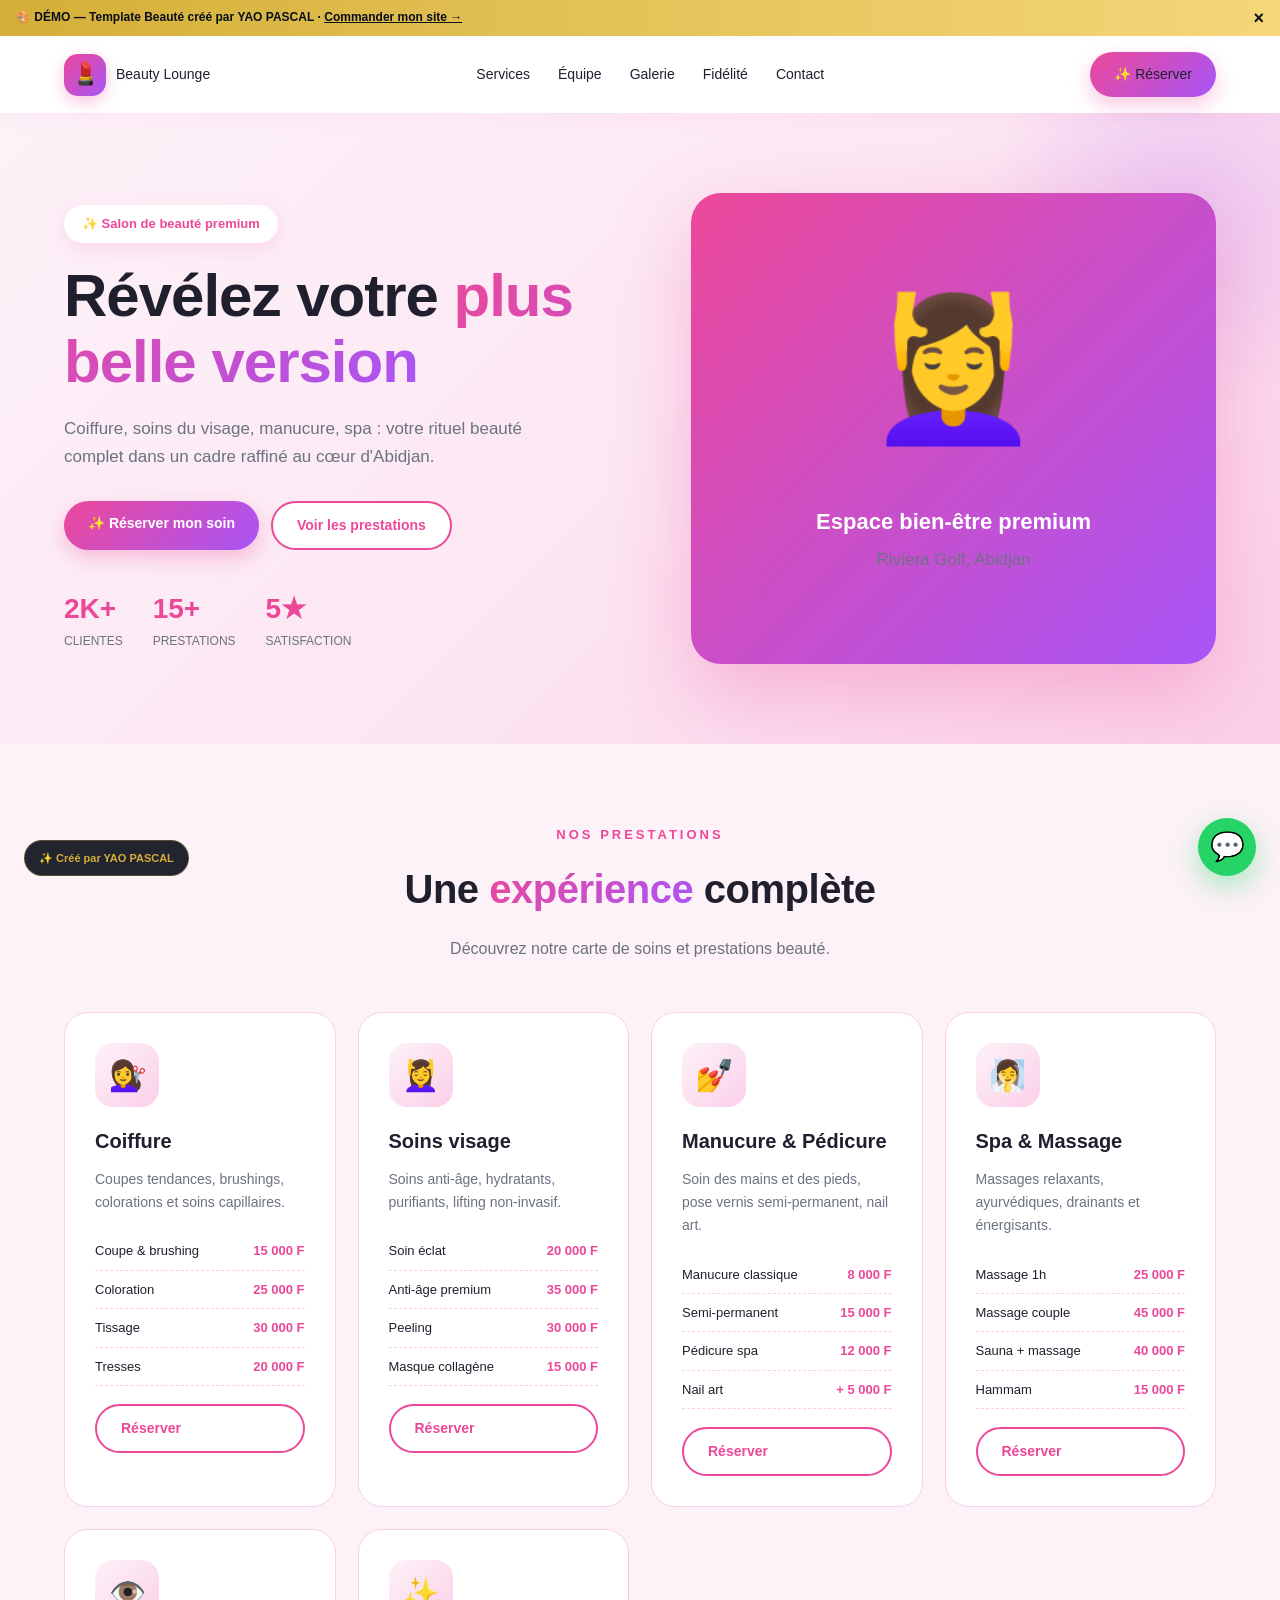
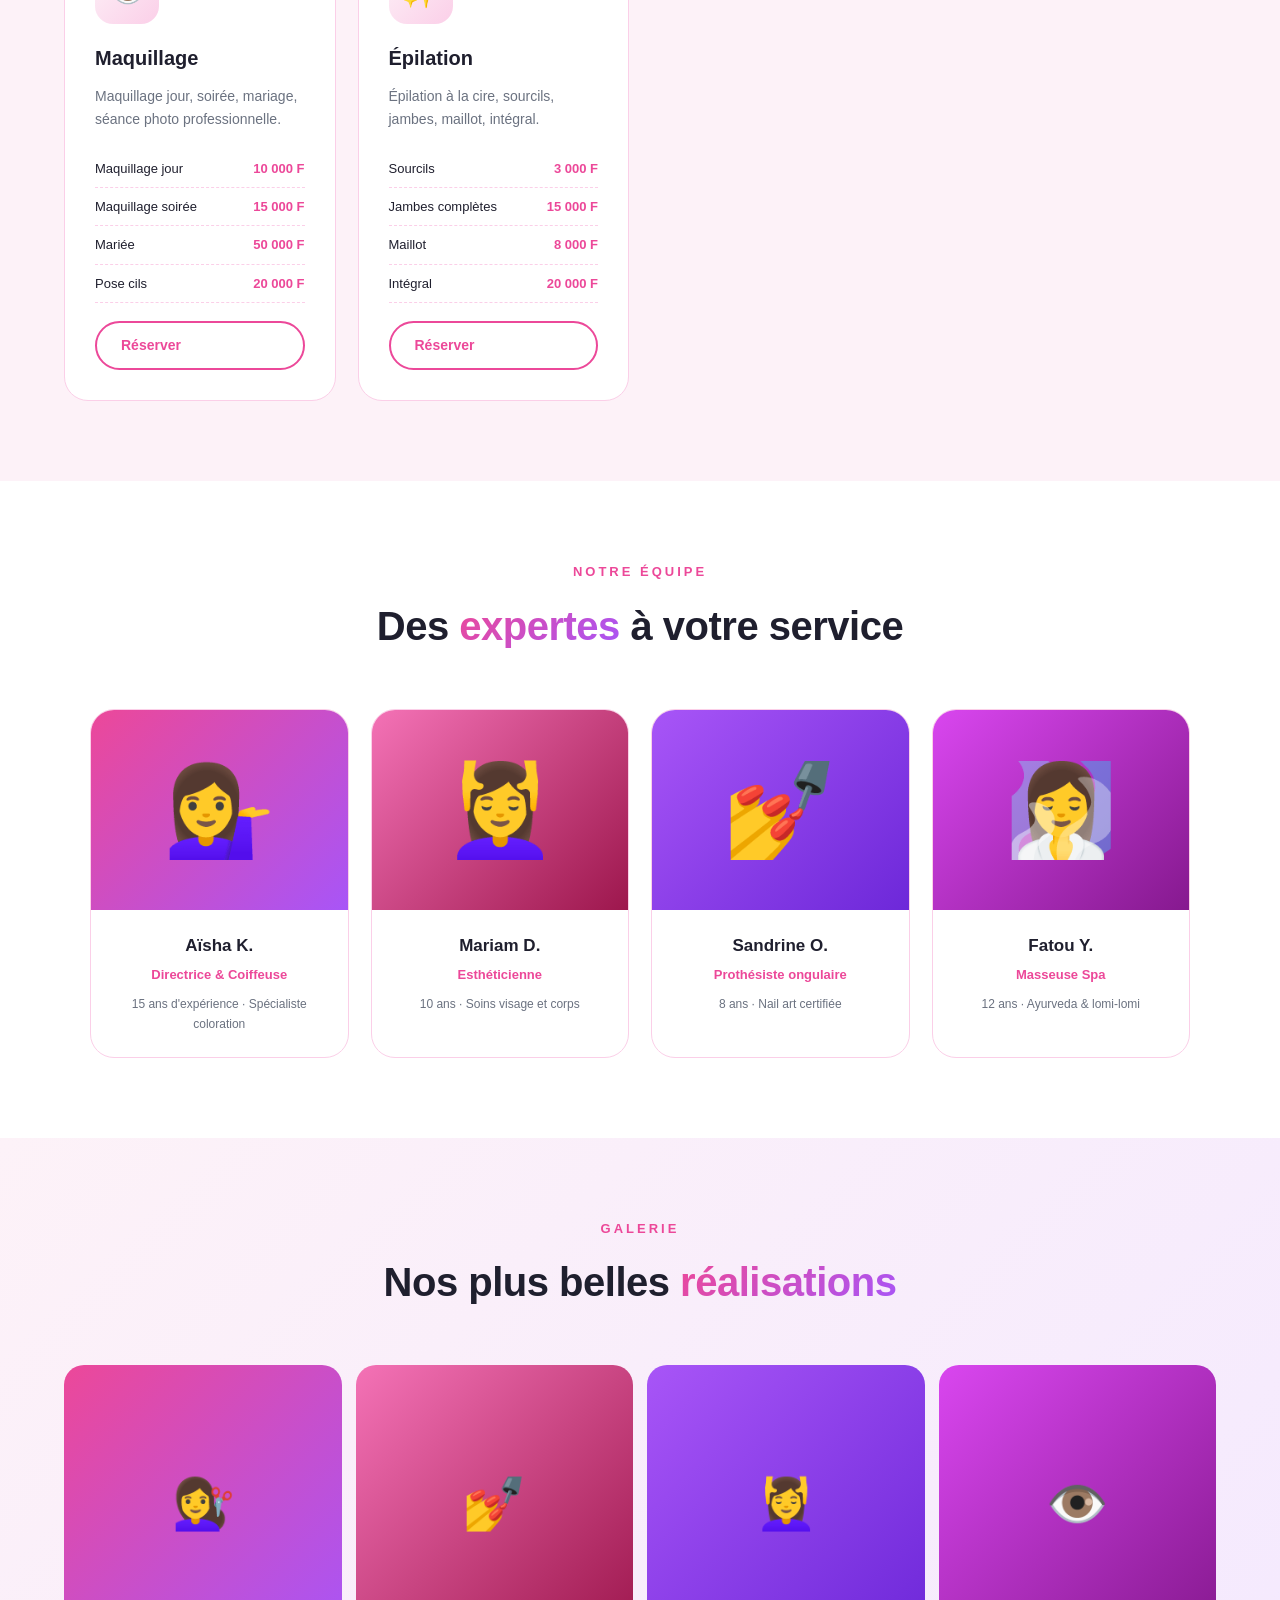
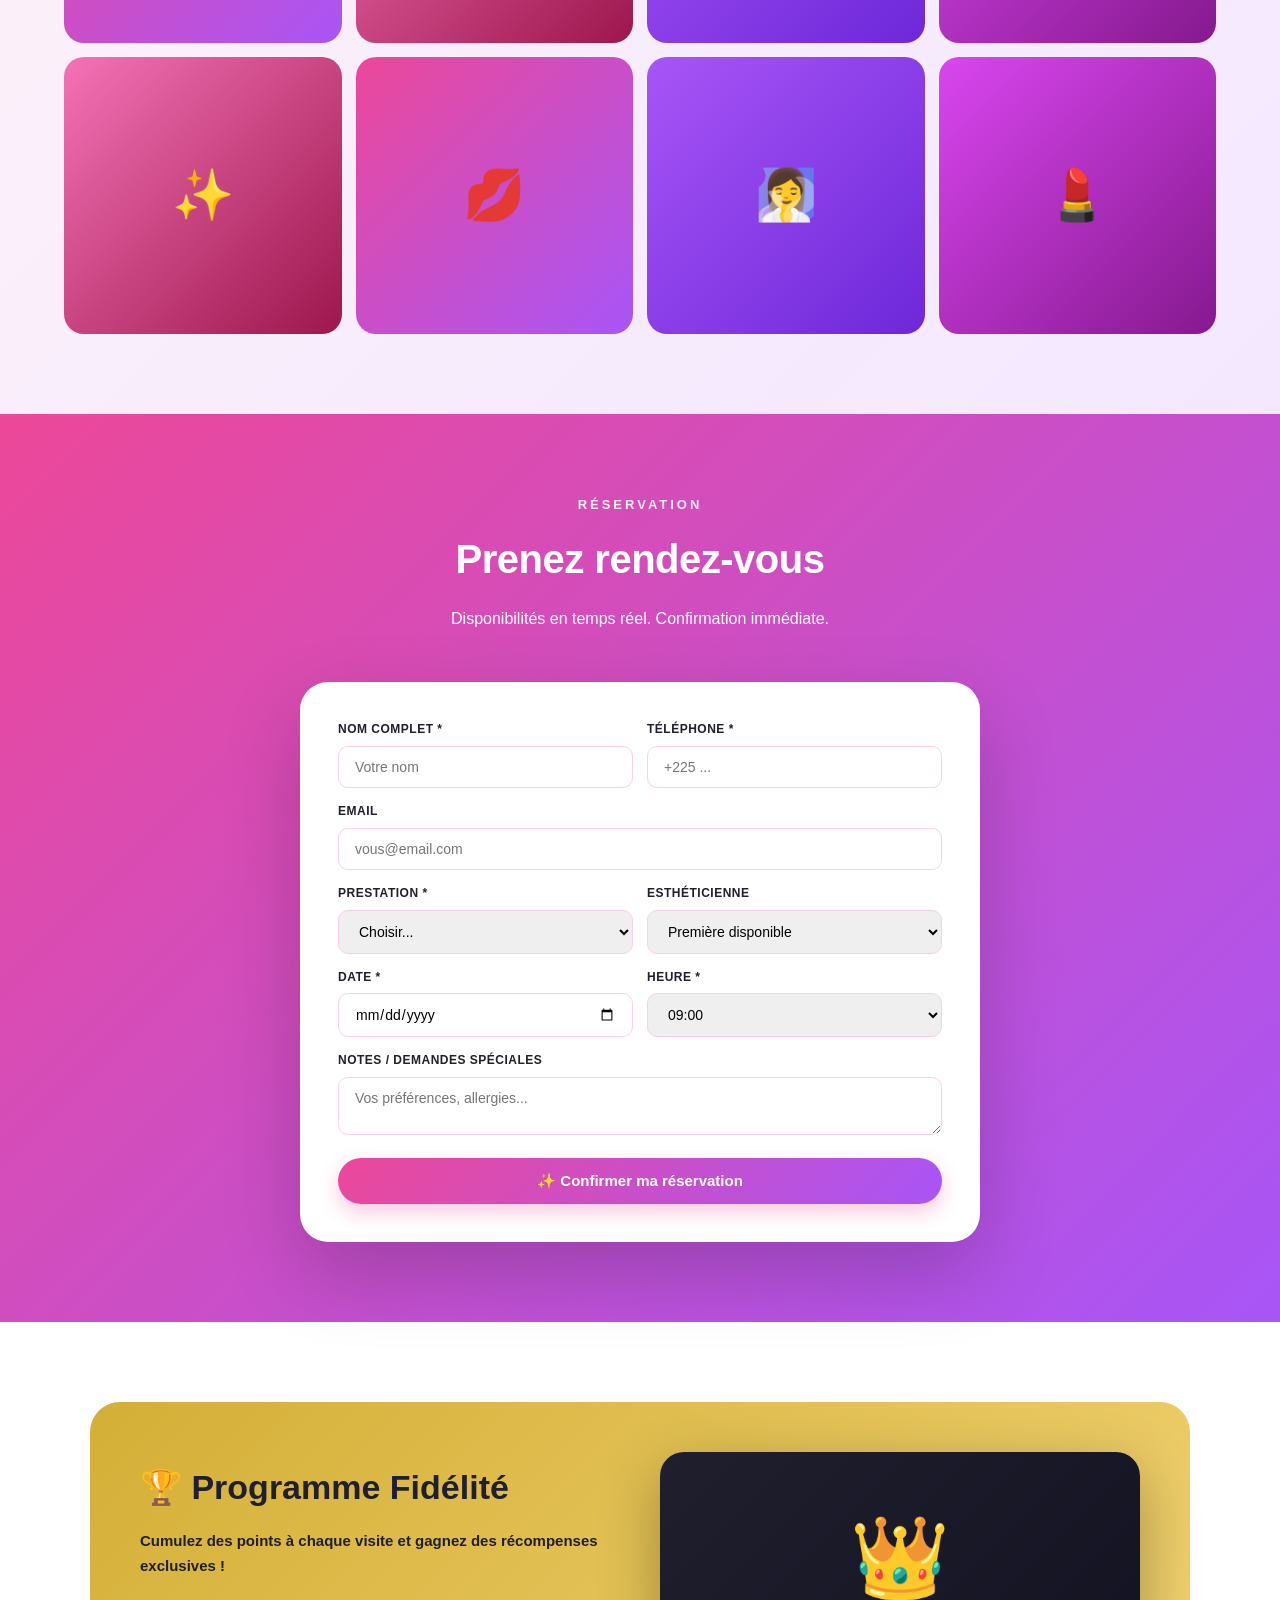
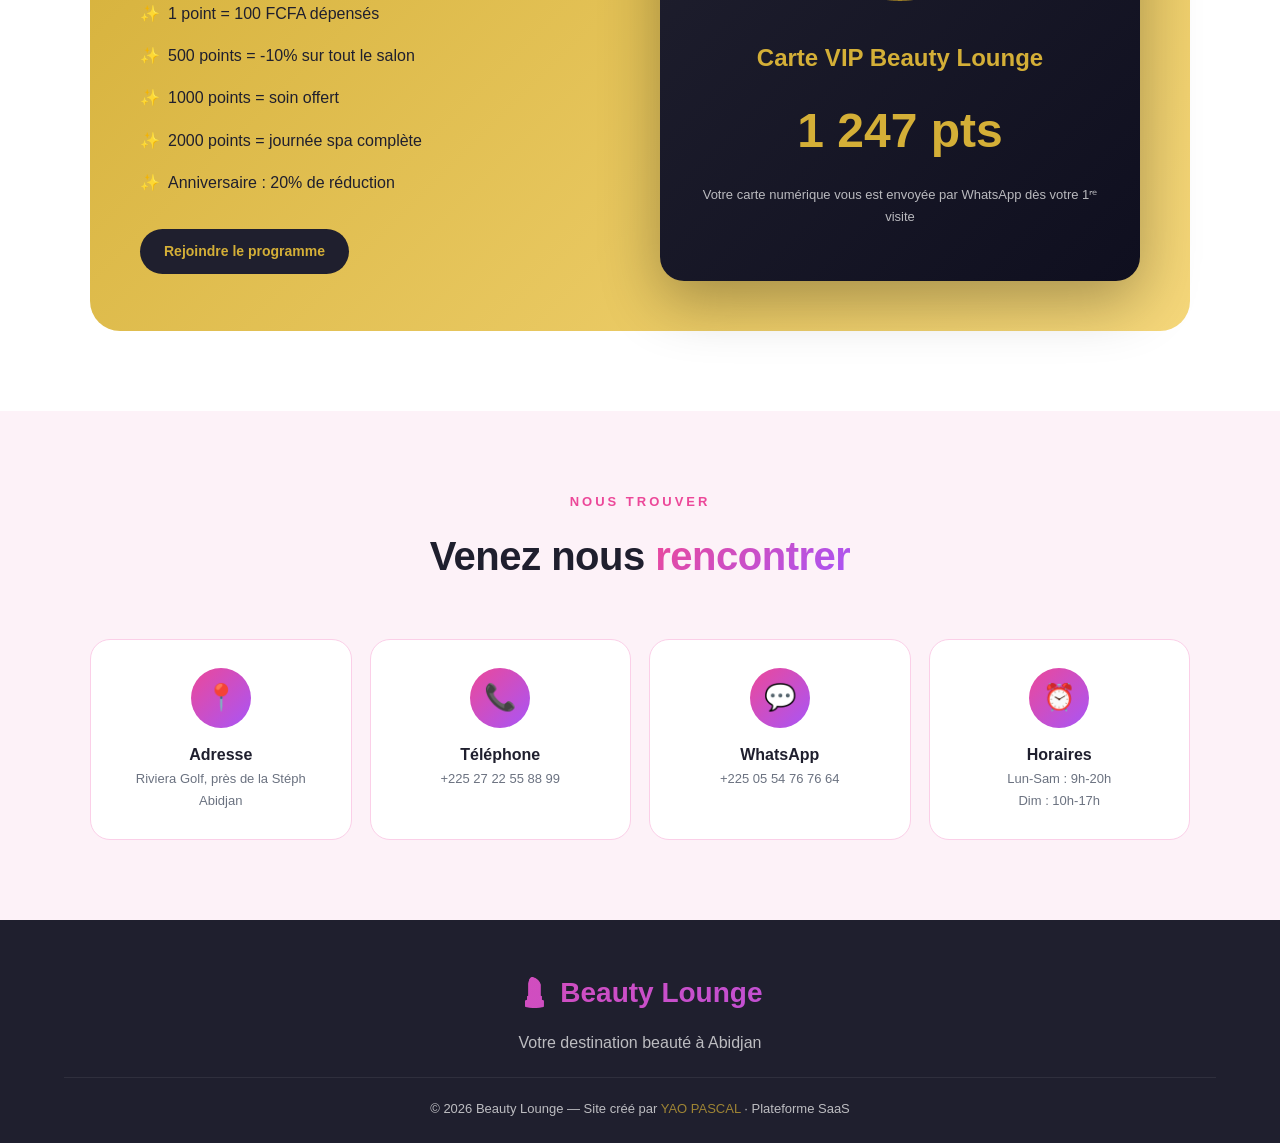
==== beaute.html @ 2ce22e8a "Add files via upload" ====
<!DOCTYPE html>
<html lang="fr">
<head>
<meta charset="UTF-8">
<meta name="viewport" content="width=device-width,initial-scale=1">
<meta name="description" content="Beauty Lounge — Salon de beauté premium à Abidjan. Coiffure, soins du visage, manucure, spa. Réservation en ligne.">
<title>Beauty Lounge — Démo Beauté | YAO PASCAL</title>
<link rel="stylesheet" href="_demo-shared.css">
<style>
*{margin:0;padding:0;box-sizing:border-box;font-family:'Segoe UI',sans-serif}
:root{--primary:#ec4899;--primary2:#be185d;--gold:#d4af37;--purple:#a855f7;--text:#1f1f2e;--muted:#6b7280;--bg:#fff;--cream:#fdf2f8;--border:#fbcfe8}
body{background:var(--bg);color:var(--text);line-height:1.65}

.nav{background:rgba(255,255,255,.95);backdrop-filter:blur(20px);padding:16px 5%;display:flex;justify-content:space-between;align-items:center;position:sticky;top:36px;z-index:100;box-shadow:0 2px 20px rgba(236,72,153,.06)}
.logo{display:flex;align-items:center;gap:10px;font-size:22px;font-weight:800;color:var(--primary);text-decoration:none}
.logo .ic{width:42px;height:42px;background:linear-gradient(135deg,var(--primary),var(--purple));border-radius:14px;display:flex;align-items:center;justify-content:center;color:white;font-size:22px;box-shadow:0 6px 16px rgba(236,72,153,.3)}
.nav ul{display:flex;gap:28px;list-style:none}
.nav a{color:var(--text);text-decoration:none;font-size:14px;font-weight:500}
.nav a:hover{color:var(--primary)}
.btn{padding:11px 24px;border-radius:30px;font-weight:600;text-decoration:none;display:inline-block;border:none;cursor:pointer;font-size:14px;transition:.3s}
.btn-primary{background:linear-gradient(135deg,var(--primary),var(--purple));color:white;box-shadow:0 8px 20px rgba(236,72,153,.3)}
.btn-primary:hover{transform:translateY(-2px);box-shadow:0 12px 30px rgba(236,72,153,.45)}
.btn-outline{border:2px solid var(--primary);color:var(--primary);background:white}

.hero{background:linear-gradient(135deg,#fdf2f8 0%,#fce7f3 50%,#fbcfe8 100%);padding:80px 5%;display:grid;grid-template-columns:1.1fr 1fr;gap:50px;align-items:center;position:relative;overflow:hidden}
.hero::before{content:'';position:absolute;top:-100px;right:-100px;width:400px;height:400px;background:radial-gradient(circle,rgba(168,85,247,.2),transparent 70%);border-radius:50%}
.tag{display:inline-flex;align-items:center;gap:6px;padding:8px 18px;background:white;color:var(--primary);border-radius:30px;font-size:13px;font-weight:600;margin-bottom:20px;box-shadow:0 6px 20px rgba(236,72,153,.15)}
.hero h1{font-size:clamp(36px,5.5vw,60px);font-weight:800;line-height:1.1;margin-bottom:20px;letter-spacing:-1px}
.hero h1 span{background:linear-gradient(135deg,var(--primary),var(--purple));-webkit-background-clip:text;-webkit-text-fill-color:transparent}
.hero p{color:var(--muted);font-size:17px;margin-bottom:30px;max-width:500px}
.hero-cta{display:flex;gap:12px;flex-wrap:wrap}
.hero-img{background:linear-gradient(135deg,var(--primary),var(--purple));border-radius:30px;padding:60px;text-align:center;color:white;box-shadow:0 30px 80px rgba(236,72,153,.3);position:relative;z-index:1}
.hero-img .big{font-size:140px;margin-bottom:20px}
.hero-img h3{font-size:22px;margin-bottom:6px}
.hero-img p{opacity:.9}

section{padding:80px 5%}
.head{text-align:center;max-width:700px;margin:0 auto 50px}
.head .lbl{color:var(--primary);font-weight:700;letter-spacing:3px;text-transform:uppercase;font-size:13px;margin-bottom:10px;display:block}
.head h2{font-size:40px;font-weight:800;margin-bottom:14px;letter-spacing:-.5px}
.head h2 span{background:linear-gradient(135deg,var(--primary),var(--purple));-webkit-background-clip:text;-webkit-text-fill-color:transparent}
.head p{color:var(--muted);font-size:16px}

/* SERVICES */
.svc-bg{background:var(--cream)}
.svc-grid{display:grid;grid-template-columns:repeat(auto-fit,minmax(260px,1fr));gap:22px;max-width:1200px;margin:0 auto}
.svc-card{background:white;border-radius:24px;padding:30px;transition:.3s;border:1px solid var(--border)}
.svc-card:hover{transform:translateY(-8px);box-shadow:0 25px 60px rgba(236,72,153,.15);border-color:var(--primary)}
.svc-card .ic{width:64px;height:64px;background:linear-gradient(135deg,var(--cream),var(--border));border-radius:18px;display:flex;align-items:center;justify-content:center;font-size:30px;margin-bottom:18px}
.svc-card h3{font-size:20px;margin-bottom:10px}
.svc-card p{color:var(--muted);font-size:14px;margin-bottom:18px}
.svc-list{list-style:none;margin-bottom:18px}
.svc-list li{display:flex;justify-content:space-between;padding:8px 0;border-bottom:1px dashed var(--border);font-size:13px}
.svc-list li span:last-child{font-weight:700;color:var(--primary)}

/* TEAM */
.team-grid{display:grid;grid-template-columns:repeat(auto-fit,minmax(220px,1fr));gap:22px;max-width:1100px;margin:0 auto}
.staff{background:white;border-radius:24px;overflow:hidden;text-align:center;transition:.3s;border:1px solid var(--border)}
.staff:hover{transform:translateY(-6px);box-shadow:0 20px 50px rgba(236,72,153,.15)}
.staff .ph{height:200px;display:flex;align-items:center;justify-content:center;font-size:90px;color:white}
.s1{background:linear-gradient(135deg,#ec4899,#a855f7)}
.s2{background:linear-gradient(135deg,#f472b6,#9d174d)}
.s3{background:linear-gradient(135deg,#a855f7,#6d28d9)}
.s4{background:linear-gradient(135deg,#d946ef,#86198f)}
.staff-info{padding:22px}
.staff h3{font-size:17px;margin-bottom:4px}
.staff .role{color:var(--primary);font-size:13px;font-weight:600;margin-bottom:10px}
.staff p{color:var(--muted);font-size:12px}

/* GALLERY */
.gal-bg{background:linear-gradient(135deg,#fdf2f8,#f3e8ff)}
.gal{display:grid;grid-template-columns:repeat(4,1fr);gap:14px;max-width:1200px;margin:0 auto}
.gal-item{aspect-ratio:1;border-radius:20px;display:flex;align-items:center;justify-content:center;font-size:50px;color:white;cursor:pointer;transition:.3s}
.gal-item:hover{transform:scale(1.05) rotate(2deg)}

/* BOOKING */
.book-bg{background:linear-gradient(135deg,var(--primary),var(--purple));color:white}
.book-bg .head h2,.book-bg .head .lbl,.book-bg .head p{color:white}
.book-bg .head .lbl{opacity:.9}
.book-form{max-width:680px;margin:0 auto;background:white;color:var(--text);padding:38px;border-radius:28px;box-shadow:0 30px 80px rgba(0,0,0,.2)}
.row2{display:grid;grid-template-columns:1fr 1fr;gap:14px}
.fld{margin-bottom:14px}
.fld label{display:block;font-size:12px;font-weight:700;margin-bottom:6px;color:var(--text);text-transform:uppercase;letter-spacing:.5px}
.fld input,.fld select,.fld textarea{width:100%;padding:12px 16px;border:1.5px solid var(--border);border-radius:10px;font-size:14px;font-family:inherit}
.fld input:focus,.fld select:focus{outline:none;border-color:var(--primary)}

/* FIDÉLITÉ */
.fid{display:grid;grid-template-columns:1fr 1fr;gap:40px;align-items:center;max-width:1100px;margin:0 auto;background:linear-gradient(135deg,#d4af37,#f5d77a);padding:50px;border-radius:30px;color:#1f1f2e}
.fid h2{font-size:34px;margin-bottom:14px}
.fid p{margin-bottom:14px;font-size:15px}
.fid ul{list-style:none;margin-bottom:24px}
.fid li{padding:8px 0 8px 28px;position:relative}
.fid li::before{content:'✨';position:absolute;left:0}
.fid-card{background:linear-gradient(135deg,#1f1f2e,#0f0f1f);color:white;padding:40px;border-radius:24px;text-align:center;box-shadow:0 20px 60px rgba(0,0,0,.3)}
.fid-card .crown{font-size:80px;margin-bottom:14px}
.fid-card h3{color:var(--gold);font-size:24px;margin-bottom:10px}
.fid-card .pts{font-size:48px;font-weight:800;color:var(--gold);margin:14px 0}

/* CONTACT */
.contact-grid{display:grid;grid-template-columns:repeat(auto-fit,minmax(220px,1fr));gap:18px;max-width:1100px;margin:0 auto}
.contact-card{background:white;border:1px solid var(--border);border-radius:20px;padding:28px;text-align:center;text-decoration:none;color:var(--text);transition:.3s}
.contact-card:hover{transform:translateY(-4px);box-shadow:0 15px 40px rgba(236,72,153,.15);border-color:var(--primary)}
.contact-card .ic{width:60px;height:60px;background:linear-gradient(135deg,var(--primary),var(--purple));border-radius:50%;display:flex;align-items:center;justify-content:center;font-size:26px;color:white;margin:0 auto 14px}

/* FOOTER */
footer{background:#1f1f2e;color:white;padding:50px 5% 24px;text-align:center}
footer h3{background:linear-gradient(135deg,var(--primary),var(--purple));-webkit-background-clip:text;-webkit-text-fill-color:transparent;font-size:28px;margin-bottom:14px}
footer p{opacity:.7;margin-bottom:20px}
.ft-bot{padding-top:20px;border-top:1px solid rgba(255,255,255,.1);font-size:13px;opacity:.7}
.ft-bot a{color:var(--gold);text-decoration:none}

@media(max-width:800px){
  .hero{grid-template-columns:1fr;padding:60px 5%}
  .gal{grid-template-columns:repeat(2,1fr)}
  .nav ul{display:none}
  .row2{grid-template-columns:1fr}
  .fid{grid-template-columns:1fr;padding:30px}
}
</style>
</head>
<body>

<div class="demo-banner"><span>🎨 <b>DÉMO</b> — Template Beauté créé par <b>YAO PASCAL</b> · <a href="../devis.html?tpl=spa">Commander mon site →</a></span><span class="close" onclick="this.parentElement.style.display='none';document.body.style.paddingTop='0'">×</span></div>

<nav class="nav">
  <a href="#" class="logo"><div class="ic">💄</div>Beauty Lounge</a>
  <ul><li><a href="#services">Services</a></li><li><a href="#team">Équipe</a></li><li><a href="#galerie">Galerie</a></li><li><a href="#fidelite">Fidélité</a></li><li><a href="#contact">Contact</a></li></ul>
  <a href="#booking" class="btn btn-primary">✨ Réserver</a>
</nav>

<!-- HERO -->
<section class="hero">
  <div>
    <span class="tag">✨ Salon de beauté premium</span>
    <h1>Révélez votre <span>plus belle version</span></h1>
    <p>Coiffure, soins du visage, manucure, spa : votre rituel beauté complet dans un cadre raffiné au cœur d'Abidjan.</p>
    <div class="hero-cta">
      <a href="#booking" class="btn btn-primary">✨ Réserver mon soin</a>
      <a href="#services" class="btn btn-outline">Voir les prestations</a>
    </div>
    <div style="display:flex;gap:30px;margin-top:36px">
      <div><div style="font-size:28px;font-weight:800;color:var(--primary)">2K+</div><div style="font-size:12px;color:var(--muted);text-transform:uppercase">Clientes</div></div>
      <div><div style="font-size:28px;font-weight:800;color:var(--primary)">15+</div><div style="font-size:12px;color:var(--muted);text-transform:uppercase">Prestations</div></div>
      <div><div style="font-size:28px;font-weight:800;color:var(--primary)">5★</div><div style="font-size:12px;color:var(--muted);text-transform:uppercase">Satisfaction</div></div>
    </div>
  </div>
  <div class="hero-img">
    <div class="big">💆‍♀️</div>
    <h3>Espace bien-être premium</h3>
    <p>Riviera Golf, Abidjan</p>
  </div>
</section>

<!-- SERVICES -->
<section id="services" class="svc-bg">
  <div class="head">
    <span class="lbl">Nos prestations</span>
    <h2>Une <span>expérience</span> complète</h2>
    <p>Découvrez notre carte de soins et prestations beauté.</p>
  </div>
  <div class="svc-grid">
    <div class="svc-card">
      <div class="ic">💇‍♀️</div><h3>Coiffure</h3>
      <p>Coupes tendances, brushings, colorations et soins capillaires.</p>
      <ul class="svc-list">
        <li><span>Coupe & brushing</span><span>15 000 F</span></li>
        <li><span>Coloration</span><span>25 000 F</span></li>
        <li><span>Tissage</span><span>30 000 F</span></li>
        <li><span>Tresses</span><span>20 000 F</span></li>
      </ul>
      <a href="#booking" class="btn btn-outline" style="width:100%">Réserver</a>
    </div>
    <div class="svc-card">
      <div class="ic">💆‍♀️</div><h3>Soins visage</h3>
      <p>Soins anti-âge, hydratants, purifiants, lifting non-invasif.</p>
      <ul class="svc-list">
        <li><span>Soin éclat</span><span>20 000 F</span></li>
        <li><span>Anti-âge premium</span><span>35 000 F</span></li>
        <li><span>Peeling</span><span>30 000 F</span></li>
        <li><span>Masque collagène</span><span>15 000 F</span></li>
      </ul>
      <a href="#booking" class="btn btn-outline" style="width:100%">Réserver</a>
    </div>
    <div class="svc-card">
      <div class="ic">💅</div><h3>Manucure & Pédicure</h3>
      <p>Soin des mains et des pieds, pose vernis semi-permanent, nail art.</p>
      <ul class="svc-list">
        <li><span>Manucure classique</span><span>8 000 F</span></li>
        <li><span>Semi-permanent</span><span>15 000 F</span></li>
        <li><span>Pédicure spa</span><span>12 000 F</span></li>
        <li><span>Nail art</span><span>+ 5 000 F</span></li>
      </ul>
      <a href="#booking" class="btn btn-outline" style="width:100%">Réserver</a>
    </div>
    <div class="svc-card">
      <div class="ic">🧖‍♀️</div><h3>Spa & Massage</h3>
      <p>Massages relaxants, ayurvédiques, drainants et énergisants.</p>
      <ul class="svc-list">
        <li><span>Massage 1h</span><span>25 000 F</span></li>
        <li><span>Massage couple</span><span>45 000 F</span></li>
        <li><span>Sauna + massage</span><span>40 000 F</span></li>
        <li><span>Hammam</span><span>15 000 F</span></li>
      </ul>
      <a href="#booking" class="btn btn-outline" style="width:100%">Réserver</a>
    </div>
    <div class="svc-card">
      <div class="ic">👁️</div><h3>Maquillage</h3>
      <p>Maquillage jour, soirée, mariage, séance photo professionnelle.</p>
      <ul class="svc-list">
        <li><span>Maquillage jour</span><span>10 000 F</span></li>
        <li><span>Maquillage soirée</span><span>15 000 F</span></li>
        <li><span>Mariée</span><span>50 000 F</span></li>
        <li><span>Pose cils</span><span>20 000 F</span></li>
      </ul>
      <a href="#booking" class="btn btn-outline" style="width:100%">Réserver</a>
    </div>
    <div class="svc-card">
      <div class="ic">✨</div><h3>Épilation</h3>
      <p>Épilation à la cire, sourcils, jambes, maillot, intégral.</p>
      <ul class="svc-list">
        <li><span>Sourcils</span><span>3 000 F</span></li>
        <li><span>Jambes complètes</span><span>15 000 F</span></li>
        <li><span>Maillot</span><span>8 000 F</span></li>
        <li><span>Intégral</span><span>20 000 F</span></li>
      </ul>
      <a href="#booking" class="btn btn-outline" style="width:100%">Réserver</a>
    </div>
  </div>
</section>

<!-- TEAM -->
<section id="team">
  <div class="head"><span class="lbl">Notre équipe</span><h2>Des <span>expertes</span> à votre service</h2></div>
  <div class="team-grid">
    <div class="staff"><div class="ph s1">💁‍♀️</div><div class="staff-info"><h3>Aïsha K.</h3><div class="role">Directrice & Coiffeuse</div><p>15 ans d'expérience · Spécialiste coloration</p></div></div>
    <div class="staff"><div class="ph s2">💆‍♀️</div><div class="staff-info"><h3>Mariam D.</h3><div class="role">Esthéticienne</div><p>10 ans · Soins visage et corps</p></div></div>
    <div class="staff"><div class="ph s3">💅</div><div class="staff-info"><h3>Sandrine O.</h3><div class="role">Prothésiste ongulaire</div><p>8 ans · Nail art certifiée</p></div></div>
    <div class="staff"><div class="ph s4">🧖‍♀️</div><div class="staff-info"><h3>Fatou Y.</h3><div class="role">Masseuse Spa</div><p>12 ans · Ayurveda & lomi-lomi</p></div></div>
  </div>
</section>

<!-- GALERIE -->
<section id="galerie" class="gal-bg">
  <div class="head"><span class="lbl">Galerie</span><h2>Nos plus belles <span>réalisations</span></h2></div>
  <div class="gal">
    <div class="gal-item s1">💇‍♀️</div>
    <div class="gal-item s2">💅</div>
    <div class="gal-item s3">💆‍♀️</div>
    <div class="gal-item s4">👁️</div>
    <div class="gal-item s2">✨</div>
    <div class="gal-item s1">💋</div>
    <div class="gal-item s3">🧖‍♀️</div>
    <div class="gal-item s4">💄</div>
  </div>
</section>

<!-- BOOKING -->
<section id="booking" class="book-bg">
  <div class="head"><span class="lbl">Réservation</span><h2>Prenez rendez-vous</h2><p>Disponibilités en temps réel. Confirmation immédiate.</p></div>
  <form class="book-form" onsubmit="event.preventDefault();alert('✨ Rendez-vous confirmé ! Confirmation envoyée par SMS.')">
    <div class="row2">
      <div class="fld"><label>Nom complet *</label><input required placeholder="Votre nom"></div>
      <div class="fld"><label>Téléphone *</label><input type="tel" required placeholder="+225 ..."></div>
    </div>
    <div class="fld"><label>Email</label><input type="email" placeholder="vous@email.com"></div>
    <div class="row2">
      <div class="fld"><label>Prestation *</label><select required><option value="">Choisir...</option><option>Coiffure - Coupe & brushing</option><option>Coiffure - Coloration</option><option>Soin visage éclat</option><option>Soin anti-âge</option><option>Manucure semi-permanent</option><option>Massage relaxant 1h</option><option>Maquillage soirée</option><option>Maquillage mariée</option><option>Épilation</option></select></div>
      <div class="fld"><label>Esthéticienne</label><select><option>Première disponible</option><option>Aïsha K.</option><option>Mariam D.</option><option>Sandrine O.</option><option>Fatou Y.</option></select></div>
    </div>
    <div class="row2">
      <div class="fld"><label>Date *</label><input type="date" required></div>
      <div class="fld"><label>Heure *</label><select required><option>09:00</option><option>10:00</option><option>11:00</option><option>14:00</option><option>15:00</option><option>16:00</option><option>17:00</option><option>18:00</option></select></div>
    </div>
    <div class="fld"><label>Notes / Demandes spéciales</label><textarea placeholder="Vos préférences, allergies..."></textarea></div>
    <button class="btn btn-primary" style="width:100%;padding:14px;font-size:15px">✨ Confirmer ma réservation</button>
  </form>
</section>

<!-- FIDÉLITÉ -->
<section id="fidelite">
  <div class="fid">
    <div>
      <h2>🏆 Programme Fidélité</h2>
      <p><strong>Cumulez des points à chaque visite et gagnez des récompenses exclusives !</strong></p>
      <ul>
        <li>1 point = 100 FCFA dépensés</li>
        <li>500 points = -10% sur tout le salon</li>
        <li>1000 points = soin offert</li>
        <li>2000 points = journée spa complète</li>
        <li>Anniversaire : 20% de réduction</li>
      </ul>
      <a href="#booking" class="btn" style="background:#1f1f2e;color:var(--gold)">Rejoindre le programme</a>
    </div>
    <div class="fid-card">
      <div class="crown">👑</div>
      <h3>Carte VIP Beauty Lounge</h3>
      <div class="pts">1 247 pts</div>
      <p style="opacity:.7;font-size:13px">Votre carte numérique vous est envoyée par WhatsApp dès votre 1ʳᵉ visite</p>
    </div>
  </div>
</section>

<!-- CONTACT -->
<section id="contact" class="svc-bg">
  <div class="head"><span class="lbl">Nous trouver</span><h2>Venez nous <span>rencontrer</span></h2></div>
  <div class="contact-grid">
    <a class="contact-card"><div class="ic">📍</div><h4>Adresse</h4><p style="color:var(--muted);font-size:13px">Riviera Golf, près de la Stéph<br>Abidjan</p></a>
    <a href="tel:+22527225588990" class="contact-card"><div class="ic">📞</div><h4>Téléphone</h4><p style="color:var(--muted);font-size:13px">+225 27 22 55 88 99</p></a>
    <a href="https://wa.me/2250554767664" class="contact-card"><div class="ic">💬</div><h4>WhatsApp</h4><p style="color:var(--muted);font-size:13px">+225 05 54 76 76 64</p></a>
    <a class="contact-card"><div class="ic">⏰</div><h4>Horaires</h4><p style="color:var(--muted);font-size:13px">Lun-Sam : 9h-20h<br>Dim : 10h-17h</p></a>
  </div>
</section>

<footer>
  <h3>💄 Beauty Lounge</h3>
  <p>Votre destination beauté à Abidjan</p>
  <div class="ft-bot">© 2026 Beauty Lounge — Site créé par <a href="../index.html">YAO PASCAL</a> · Plateforme SaaS</div>
</footer>

<a href="https://wa.me/2250554767664" class="wa-float" target="_blank">💬</a>
<a href="../index.html" class="yp-credit">✨ Créé par YAO PASCAL</a>

</body>
</html>
---- _demo-shared.css ----
/* Shared demo banner */
.demo-banner{position:fixed;top:0;left:0;right:0;background:linear-gradient(90deg,#d4af37,#f5d77a);color:#0a0e1a;padding:8px 16px;text-align:center;font-size:12px;font-weight:600;z-index:9999;display:flex;justify-content:space-between;align-items:center;flex-wrap:wrap;gap:8px}
.demo-banner a{color:#0a0e1a;text-decoration:underline;font-weight:700}
.demo-banner .close{cursor:pointer;font-size:18px;line-height:1}
body{padding-top:36px}
.wa-float{position:fixed;bottom:24px;right:24px;width:58px;height:58px;background:#25d366;border-radius:50%;display:flex;align-items:center;justify-content:center;font-size:28px;text-decoration:none;box-shadow:0 10px 30px rgba(37,211,102,.4);z-index:998;color:white}
.yp-credit{position:fixed;bottom:24px;left:24px;background:rgba(10,14,26,.9);color:#d4af37;padding:8px 14px;border-radius:30px;font-size:11px;font-weight:600;z-index:998;text-decoration:none;border:1px solid rgba(212,175,55,.3)}
@media(max-width:600px){.demo-banner{font-size:11px}.yp-credit{display:none}}
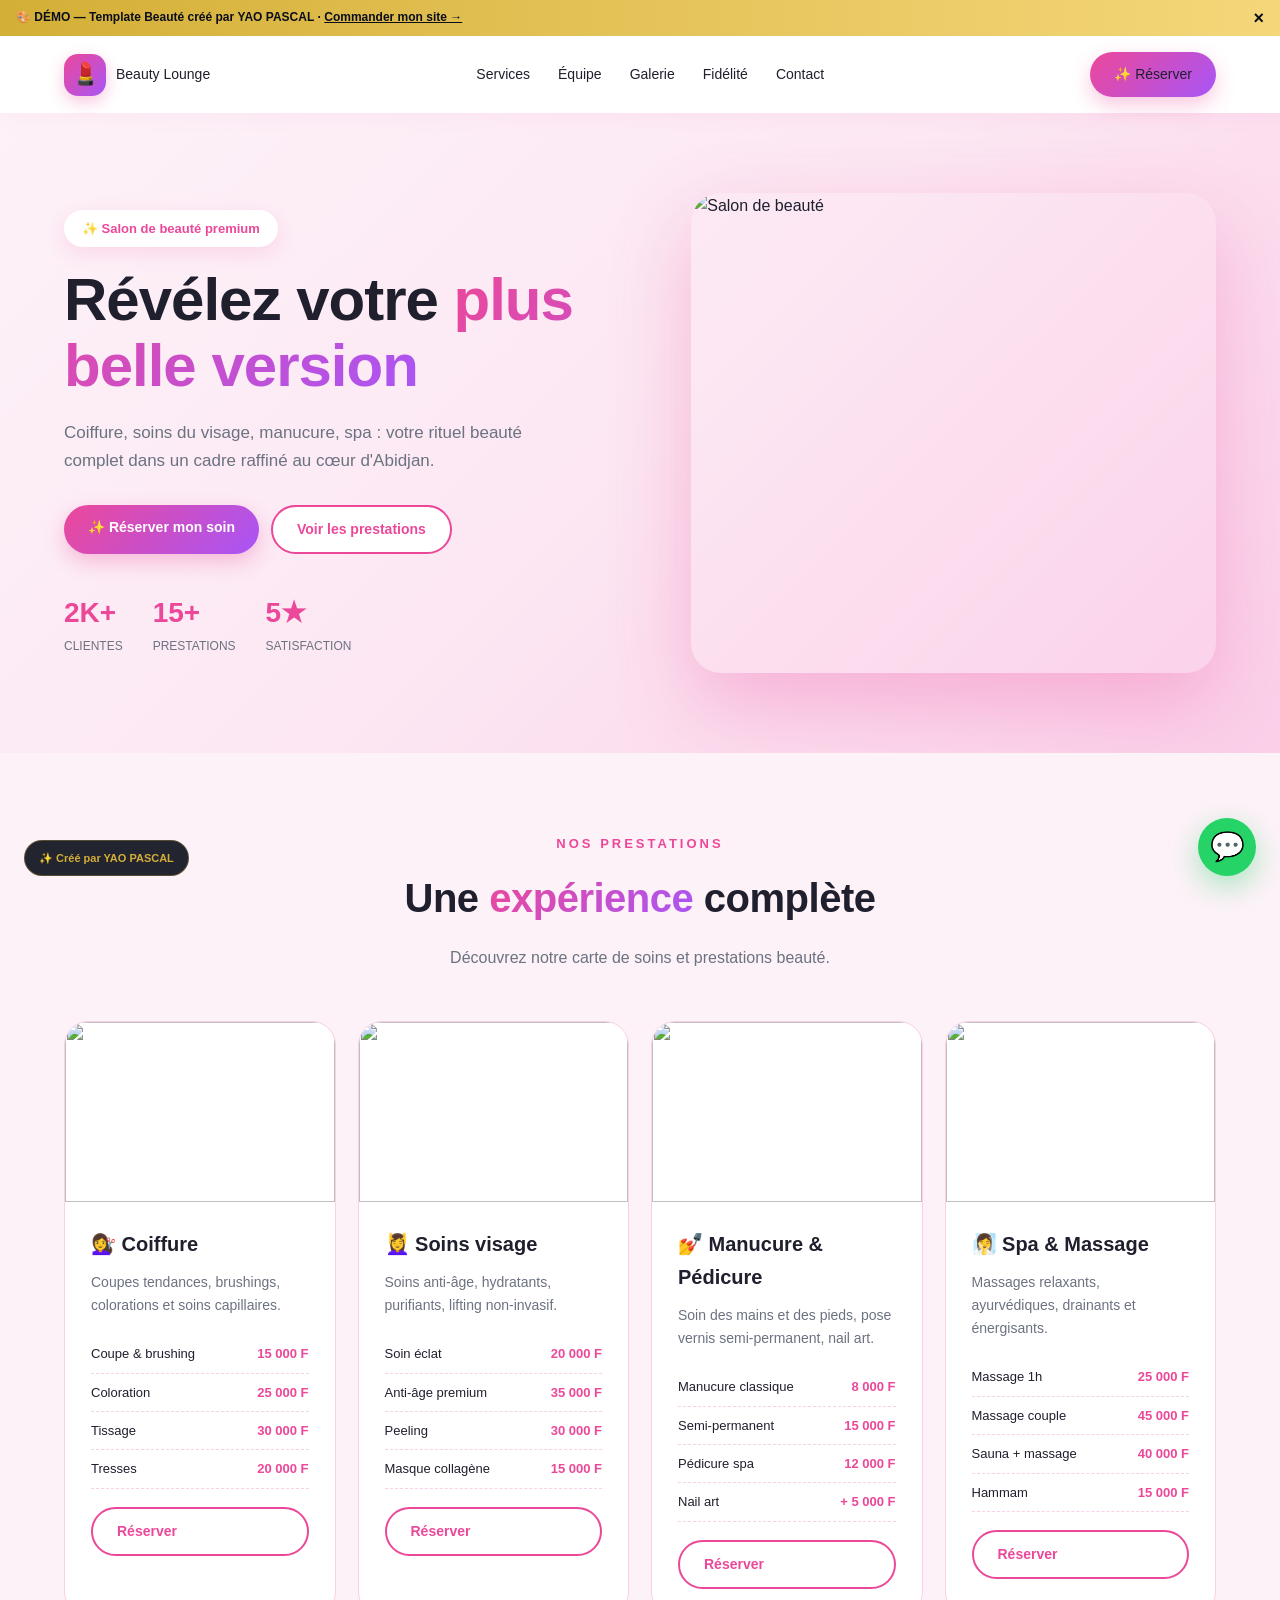
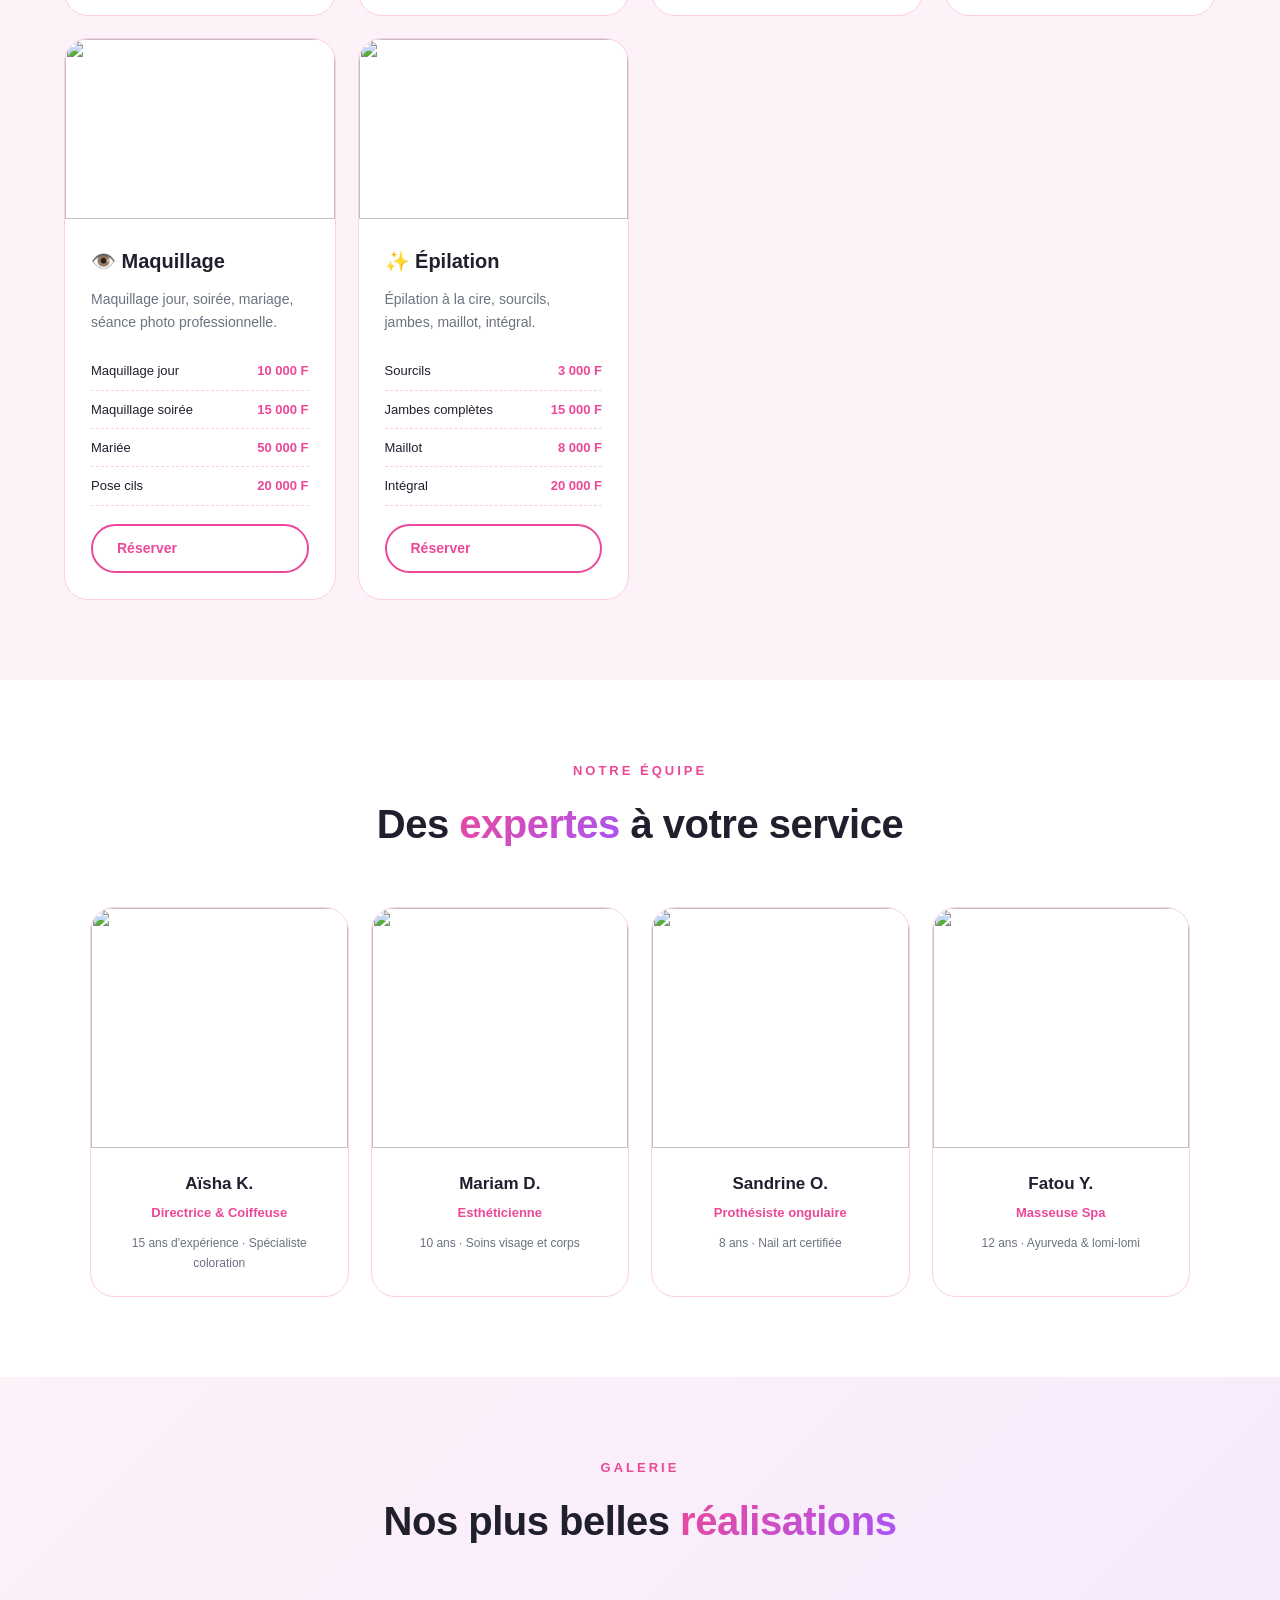
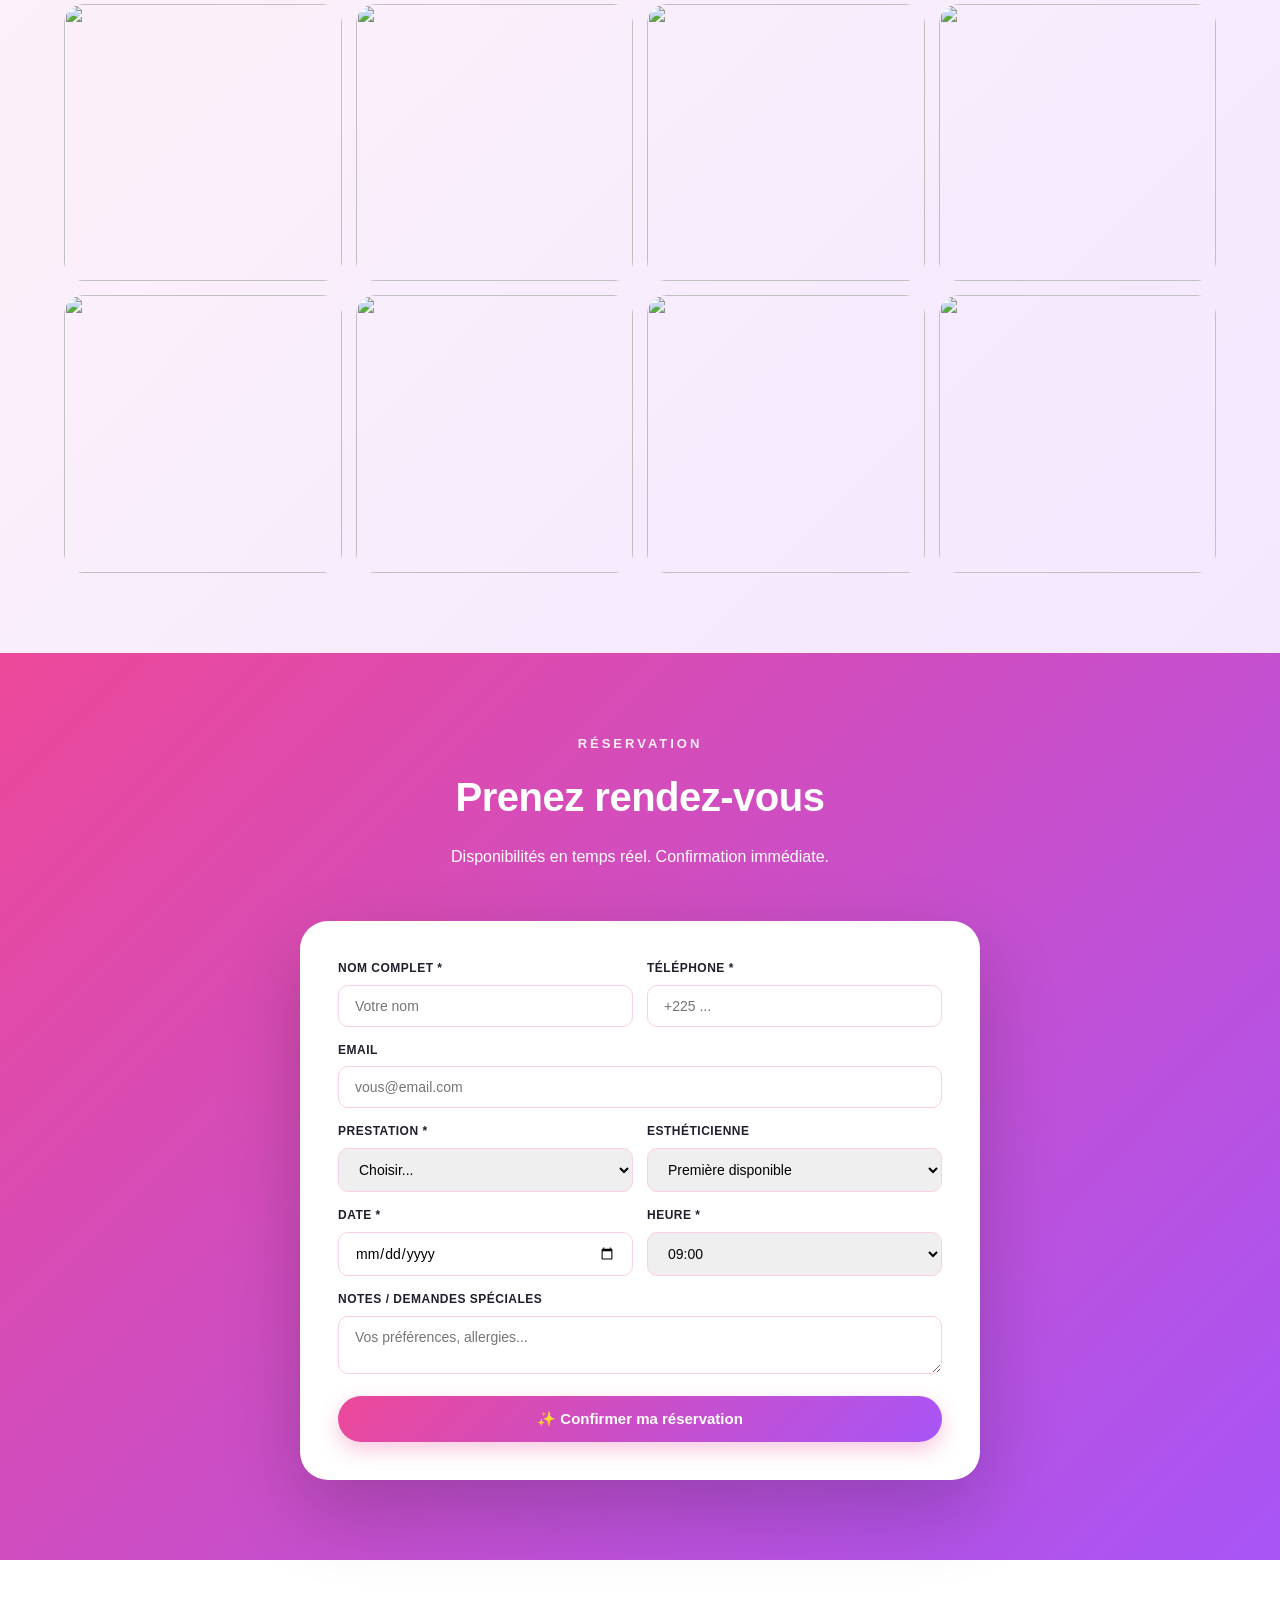
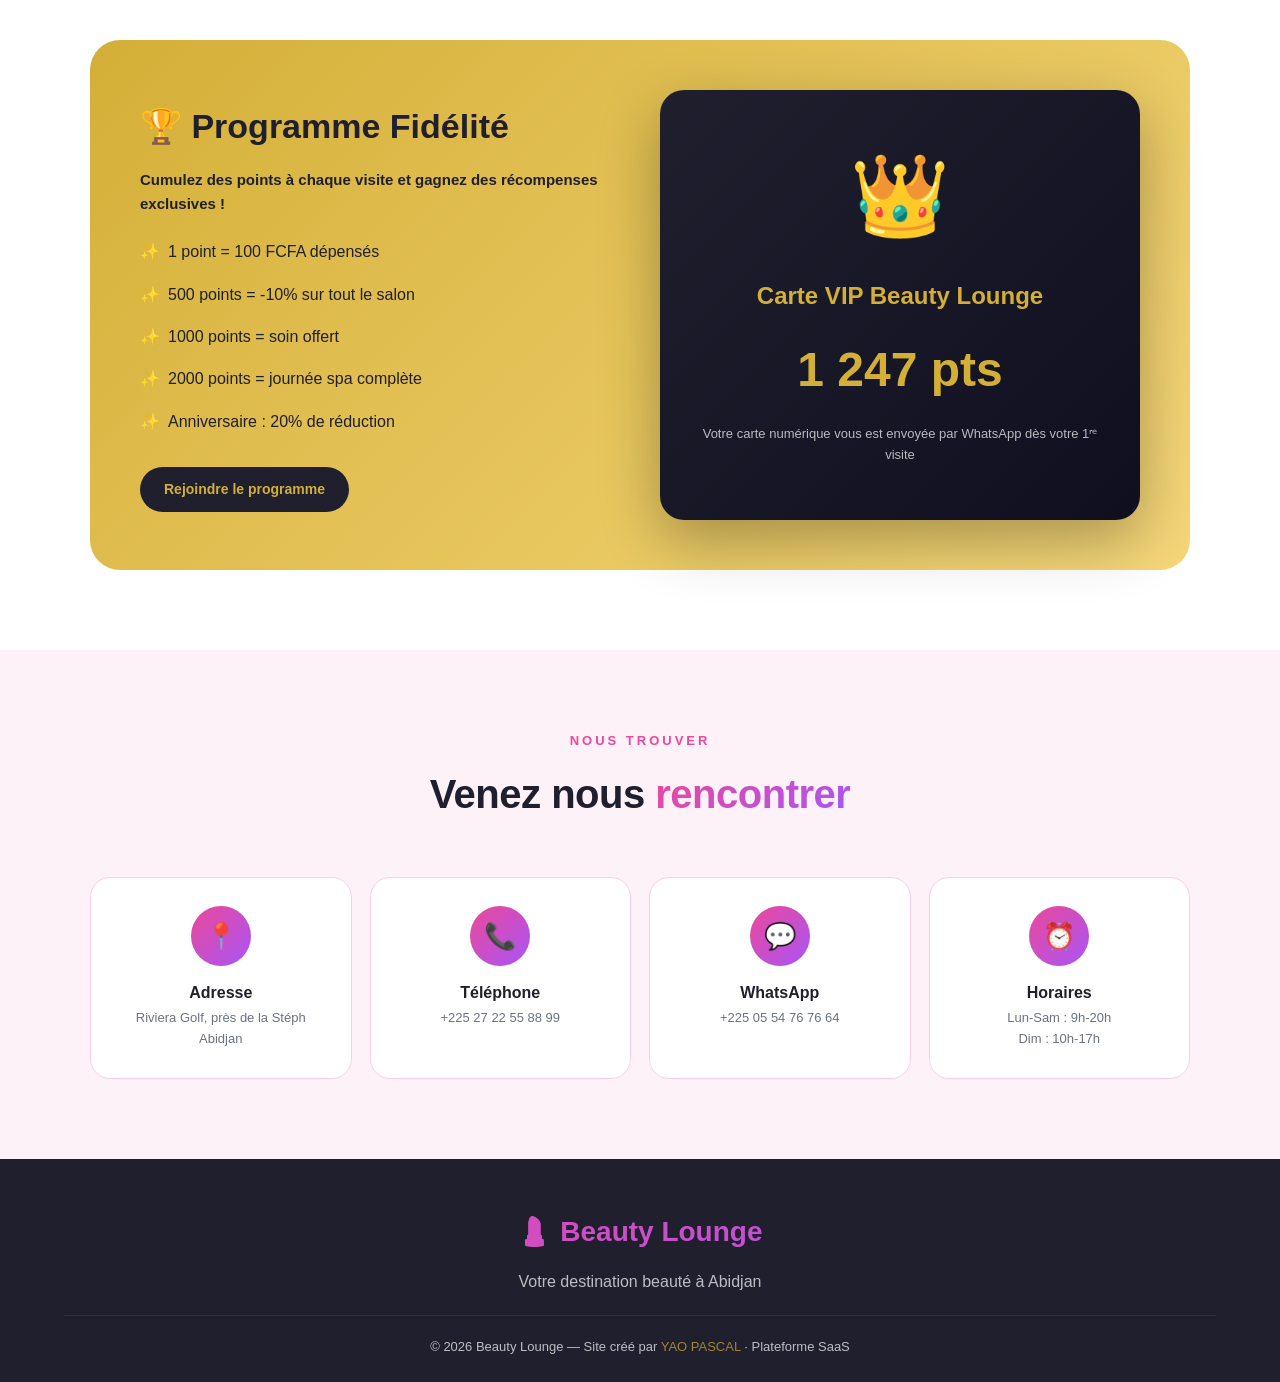
==== commit 44804a5e: "Add files via upload" ====
--- a/beaute.html
+++ b/beaute.html
@@ -10,6 +10,7 @@
 *{margin:0;padding:0;box-sizing:border-box;font-family:'Segoe UI',sans-serif}
 :root{--primary:#ec4899;--primary2:#be185d;--gold:#d4af37;--purple:#a855f7;--text:#1f1f2e;--muted:#6b7280;--bg:#fff;--cream:#fdf2f8;--border:#fbcfe8}
 body{background:var(--bg);color:var(--text);line-height:1.65}
+img{max-width:100%;display:block}
 
 .nav{background:rgba(255,255,255,.95);backdrop-filter:blur(20px);padding:16px 5%;display:flex;justify-content:space-between;align-items:center;position:sticky;top:36px;z-index:100;box-shadow:0 2px 20px rgba(236,72,153,.06)}
 .logo{display:flex;align-items:center;gap:10px;font-size:22px;font-weight:800;color:var(--primary);text-decoration:none}
@@ -23,16 +24,13 @@
 .btn-outline{border:2px solid var(--primary);color:var(--primary);background:white}
 
 .hero{background:linear-gradient(135deg,#fdf2f8 0%,#fce7f3 50%,#fbcfe8 100%);padding:80px 5%;display:grid;grid-template-columns:1.1fr 1fr;gap:50px;align-items:center;position:relative;overflow:hidden}
-.hero::before{content:'';position:absolute;top:-100px;right:-100px;width:400px;height:400px;background:radial-gradient(circle,rgba(168,85,247,.2),transparent 70%);border-radius:50%}
 .tag{display:inline-flex;align-items:center;gap:6px;padding:8px 18px;background:white;color:var(--primary);border-radius:30px;font-size:13px;font-weight:600;margin-bottom:20px;box-shadow:0 6px 20px rgba(236,72,153,.15)}
 .hero h1{font-size:clamp(36px,5.5vw,60px);font-weight:800;line-height:1.1;margin-bottom:20px;letter-spacing:-1px}
 .hero h1 span{background:linear-gradient(135deg,var(--primary),var(--purple));-webkit-background-clip:text;-webkit-text-fill-color:transparent}
 .hero p{color:var(--muted);font-size:17px;margin-bottom:30px;max-width:500px}
 .hero-cta{display:flex;gap:12px;flex-wrap:wrap}
-.hero-img{background:linear-gradient(135deg,var(--primary),var(--purple));border-radius:30px;padding:60px;text-align:center;color:white;box-shadow:0 30px 80px rgba(236,72,153,.3);position:relative;z-index:1}
-.hero-img .big{font-size:140px;margin-bottom:20px}
-.hero-img h3{font-size:22px;margin-bottom:6px}
-.hero-img p{opacity:.9}
+.hero-img{border-radius:30px;overflow:hidden;box-shadow:0 30px 80px rgba(236,72,153,.3);min-height:480px;position:relative;z-index:1}
+.hero-img img{width:100%;height:100%;object-fit:cover;min-height:480px}
 
 section{padding:80px 5%}
 .head{text-align:center;max-width:700px;margin:0 auto 50px}
@@ -44,11 +42,14 @@
 /* SERVICES */
 .svc-bg{background:var(--cream)}
 .svc-grid{display:grid;grid-template-columns:repeat(auto-fit,minmax(260px,1fr));gap:22px;max-width:1200px;margin:0 auto}
-.svc-card{background:white;border-radius:24px;padding:30px;transition:.3s;border:1px solid var(--border)}
+.svc-card{background:white;border-radius:24px;overflow:hidden;transition:.3s;border:1px solid var(--border)}
 .svc-card:hover{transform:translateY(-8px);box-shadow:0 25px 60px rgba(236,72,153,.15);border-color:var(--primary)}
-.svc-card .ic{width:64px;height:64px;background:linear-gradient(135deg,var(--cream),var(--border));border-radius:18px;display:flex;align-items:center;justify-content:center;font-size:30px;margin-bottom:18px}
-.svc-card h3{font-size:20px;margin-bottom:10px}
-.svc-card p{color:var(--muted);font-size:14px;margin-bottom:18px}
+.svc-img{height:180px;overflow:hidden}
+.svc-img img{width:100%;height:100%;object-fit:cover;transition:.5s}
+.svc-card:hover .svc-img img{transform:scale(1.08)}
+.svc-body{padding:26px}
+.svc-body h3{font-size:20px;margin-bottom:10px}
+.svc-body p{color:var(--muted);font-size:14px;margin-bottom:18px}
 .svc-list{list-style:none;margin-bottom:18px}
 .svc-list li{display:flex;justify-content:space-between;padding:8px 0;border-bottom:1px dashed var(--border);font-size:13px}
 .svc-list li span:last-child{font-weight:700;color:var(--primary)}
@@ -57,11 +58,8 @@
 .team-grid{display:grid;grid-template-columns:repeat(auto-fit,minmax(220px,1fr));gap:22px;max-width:1100px;margin:0 auto}
 .staff{background:white;border-radius:24px;overflow:hidden;text-align:center;transition:.3s;border:1px solid var(--border)}
 .staff:hover{transform:translateY(-6px);box-shadow:0 20px 50px rgba(236,72,153,.15)}
-.staff .ph{height:200px;display:flex;align-items:center;justify-content:center;font-size:90px;color:white}
-.s1{background:linear-gradient(135deg,#ec4899,#a855f7)}
-.s2{background:linear-gradient(135deg,#f472b6,#9d174d)}
-.s3{background:linear-gradient(135deg,#a855f7,#6d28d9)}
-.s4{background:linear-gradient(135deg,#d946ef,#86198f)}
+.staff .ph{height:240px;overflow:hidden}
+.staff .ph img{width:100%;height:100%;object-fit:cover}
 .staff-info{padding:22px}
 .staff h3{font-size:17px;margin-bottom:4px}
 .staff .role{color:var(--primary);font-size:13px;font-weight:600;margin-bottom:10px}
@@ -70,8 +68,9 @@
 /* GALLERY */
 .gal-bg{background:linear-gradient(135deg,#fdf2f8,#f3e8ff)}
 .gal{display:grid;grid-template-columns:repeat(4,1fr);gap:14px;max-width:1200px;margin:0 auto}
-.gal-item{aspect-ratio:1;border-radius:20px;display:flex;align-items:center;justify-content:center;font-size:50px;color:white;cursor:pointer;transition:.3s}
+.gal-item{aspect-ratio:1;border-radius:20px;overflow:hidden;cursor:pointer;transition:.3s}
 .gal-item:hover{transform:scale(1.05) rotate(2deg)}
+.gal-item img{width:100%;height:100%;object-fit:cover}
 
 /* BOOKING */
 .book-bg{background:linear-gradient(135deg,var(--primary),var(--purple));color:white}
@@ -111,6 +110,7 @@
 
 @media(max-width:800px){
   .hero{grid-template-columns:1fr;padding:60px 5%}
+  .hero-img{min-height:350px}
   .gal{grid-template-columns:repeat(2,1fr)}
   .nav ul{display:none}
   .row2{grid-template-columns:1fr}
@@ -145,9 +145,7 @@
     </div>
   </div>
   <div class="hero-img">
-    <div class="big">💆‍♀️</div>
-    <h3>Espace bien-être premium</h3>
-    <p>Riviera Golf, Abidjan</p>
+    <img src="https://images.unsplash.com/photo-1560066984-138dadb4c035?w=1000&q=80" alt="Salon de beauté">
   </div>
 </section>
 
@@ -160,70 +158,82 @@
   </div>
   <div class="svc-grid">
     <div class="svc-card">
-      <div class="ic">💇‍♀️</div><h3>Coiffure</h3>
-      <p>Coupes tendances, brushings, colorations et soins capillaires.</p>
-      <ul class="svc-list">
-        <li><span>Coupe & brushing</span><span>15 000 F</span></li>
-        <li><span>Coloration</span><span>25 000 F</span></li>
-        <li><span>Tissage</span><span>30 000 F</span></li>
-        <li><span>Tresses</span><span>20 000 F</span></li>
-      </ul>
-      <a href="#booking" class="btn btn-outline" style="width:100%">Réserver</a>
-    </div>
-    <div class="svc-card">
-      <div class="ic">💆‍♀️</div><h3>Soins visage</h3>
-      <p>Soins anti-âge, hydratants, purifiants, lifting non-invasif.</p>
-      <ul class="svc-list">
-        <li><span>Soin éclat</span><span>20 000 F</span></li>
-        <li><span>Anti-âge premium</span><span>35 000 F</span></li>
-        <li><span>Peeling</span><span>30 000 F</span></li>
-        <li><span>Masque collagène</span><span>15 000 F</span></li>
-      </ul>
-      <a href="#booking" class="btn btn-outline" style="width:100%">Réserver</a>
-    </div>
-    <div class="svc-card">
-      <div class="ic">💅</div><h3>Manucure & Pédicure</h3>
-      <p>Soin des mains et des pieds, pose vernis semi-permanent, nail art.</p>
-      <ul class="svc-list">
-        <li><span>Manucure classique</span><span>8 000 F</span></li>
-        <li><span>Semi-permanent</span><span>15 000 F</span></li>
-        <li><span>Pédicure spa</span><span>12 000 F</span></li>
-        <li><span>Nail art</span><span>+ 5 000 F</span></li>
-      </ul>
-      <a href="#booking" class="btn btn-outline" style="width:100%">Réserver</a>
-    </div>
-    <div class="svc-card">
-      <div class="ic">🧖‍♀️</div><h3>Spa & Massage</h3>
-      <p>Massages relaxants, ayurvédiques, drainants et énergisants.</p>
-      <ul class="svc-list">
-        <li><span>Massage 1h</span><span>25 000 F</span></li>
-        <li><span>Massage couple</span><span>45 000 F</span></li>
-        <li><span>Sauna + massage</span><span>40 000 F</span></li>
-        <li><span>Hammam</span><span>15 000 F</span></li>
-      </ul>
-      <a href="#booking" class="btn btn-outline" style="width:100%">Réserver</a>
-    </div>
-    <div class="svc-card">
-      <div class="ic">👁️</div><h3>Maquillage</h3>
-      <p>Maquillage jour, soirée, mariage, séance photo professionnelle.</p>
-      <ul class="svc-list">
-        <li><span>Maquillage jour</span><span>10 000 F</span></li>
-        <li><span>Maquillage soirée</span><span>15 000 F</span></li>
-        <li><span>Mariée</span><span>50 000 F</span></li>
-        <li><span>Pose cils</span><span>20 000 F</span></li>
-      </ul>
-      <a href="#booking" class="btn btn-outline" style="width:100%">Réserver</a>
-    </div>
-    <div class="svc-card">
-      <div class="ic">✨</div><h3>Épilation</h3>
-      <p>Épilation à la cire, sourcils, jambes, maillot, intégral.</p>
-      <ul class="svc-list">
-        <li><span>Sourcils</span><span>3 000 F</span></li>
-        <li><span>Jambes complètes</span><span>15 000 F</span></li>
-        <li><span>Maillot</span><span>8 000 F</span></li>
-        <li><span>Intégral</span><span>20 000 F</span></li>
-      </ul>
-      <a href="#booking" class="btn btn-outline" style="width:100%">Réserver</a>
+      <div class="svc-img"><img src="https://images.unsplash.com/photo-1562322140-8baeececf3df?w=600&q=80" alt=""></div>
+      <div class="svc-body"><h3>💇‍♀️ Coiffure</h3>
+        <p>Coupes tendances, brushings, colorations et soins capillaires.</p>
+        <ul class="svc-list">
+          <li><span>Coupe & brushing</span><span>15 000 F</span></li>
+          <li><span>Coloration</span><span>25 000 F</span></li>
+          <li><span>Tissage</span><span>30 000 F</span></li>
+          <li><span>Tresses</span><span>20 000 F</span></li>
+        </ul>
+        <a href="#booking" class="btn btn-outline" style="width:100%">Réserver</a>
+      </div>
+    </div>
+    <div class="svc-card">
+      <div class="svc-img"><img src="https://images.unsplash.com/photo-1570172619644-dfd03ed5d881?w=600&q=80" alt=""></div>
+      <div class="svc-body"><h3>💆‍♀️ Soins visage</h3>
+        <p>Soins anti-âge, hydratants, purifiants, lifting non-invasif.</p>
+        <ul class="svc-list">
+          <li><span>Soin éclat</span><span>20 000 F</span></li>
+          <li><span>Anti-âge premium</span><span>35 000 F</span></li>
+          <li><span>Peeling</span><span>30 000 F</span></li>
+          <li><span>Masque collagène</span><span>15 000 F</span></li>
+        </ul>
+        <a href="#booking" class="btn btn-outline" style="width:100%">Réserver</a>
+      </div>
+    </div>
+    <div class="svc-card">
+      <div class="svc-img"><img src="https://images.unsplash.com/photo-1604654894610-df63bc536371?w=600&q=80" alt=""></div>
+      <div class="svc-body"><h3>💅 Manucure & Pédicure</h3>
+        <p>Soin des mains et des pieds, pose vernis semi-permanent, nail art.</p>
+        <ul class="svc-list">
+          <li><span>Manucure classique</span><span>8 000 F</span></li>
+          <li><span>Semi-permanent</span><span>15 000 F</span></li>
+          <li><span>Pédicure spa</span><span>12 000 F</span></li>
+          <li><span>Nail art</span><span>+ 5 000 F</span></li>
+        </ul>
+        <a href="#booking" class="btn btn-outline" style="width:100%">Réserver</a>
+      </div>
+    </div>
+    <div class="svc-card">
+      <div class="svc-img"><img src="https://images.unsplash.com/photo-1544161515-4ab6ce6db874?w=600&q=80" alt=""></div>
+      <div class="svc-body"><h3>🧖‍♀️ Spa & Massage</h3>
+        <p>Massages relaxants, ayurvédiques, drainants et énergisants.</p>
+        <ul class="svc-list">
+          <li><span>Massage 1h</span><span>25 000 F</span></li>
+          <li><span>Massage couple</span><span>45 000 F</span></li>
+          <li><span>Sauna + massage</span><span>40 000 F</span></li>
+          <li><span>Hammam</span><span>15 000 F</span></li>
+        </ul>
+        <a href="#booking" class="btn btn-outline" style="width:100%">Réserver</a>
+      </div>
+    </div>
+    <div class="svc-card">
+      <div class="svc-img"><img src="https://images.unsplash.com/photo-1487412947147-5cebf100ffc2?w=600&q=80" alt=""></div>
+      <div class="svc-body"><h3>👁️ Maquillage</h3>
+        <p>Maquillage jour, soirée, mariage, séance photo professionnelle.</p>
+        <ul class="svc-list">
+          <li><span>Maquillage jour</span><span>10 000 F</span></li>
+          <li><span>Maquillage soirée</span><span>15 000 F</span></li>
+          <li><span>Mariée</span><span>50 000 F</span></li>
+          <li><span>Pose cils</span><span>20 000 F</span></li>
+        </ul>
+        <a href="#booking" class="btn btn-outline" style="width:100%">Réserver</a>
+      </div>
+    </div>
+    <div class="svc-card">
+      <div class="svc-img"><img src="https://images.unsplash.com/photo-1532413992378-f169ac26fff0?w=600&q=80" alt=""></div>
+      <div class="svc-body"><h3>✨ Épilation</h3>
+        <p>Épilation à la cire, sourcils, jambes, maillot, intégral.</p>
+        <ul class="svc-list">
+          <li><span>Sourcils</span><span>3 000 F</span></li>
+          <li><span>Jambes complètes</span><span>15 000 F</span></li>
+          <li><span>Maillot</span><span>8 000 F</span></li>
+          <li><span>Intégral</span><span>20 000 F</span></li>
+        </ul>
+        <a href="#booking" class="btn btn-outline" style="width:100%">Réserver</a>
+      </div>
     </div>
   </div>
 </section>
@@ -232,10 +242,10 @@
 <section id="team">
   <div class="head"><span class="lbl">Notre équipe</span><h2>Des <span>expertes</span> à votre service</h2></div>
   <div class="team-grid">
-    <div class="staff"><div class="ph s1">💁‍♀️</div><div class="staff-info"><h3>Aïsha K.</h3><div class="role">Directrice & Coiffeuse</div><p>15 ans d'expérience · Spécialiste coloration</p></div></div>
-    <div class="staff"><div class="ph s2">💆‍♀️</div><div class="staff-info"><h3>Mariam D.</h3><div class="role">Esthéticienne</div><p>10 ans · Soins visage et corps</p></div></div>
-    <div class="staff"><div class="ph s3">💅</div><div class="staff-info"><h3>Sandrine O.</h3><div class="role">Prothésiste ongulaire</div><p>8 ans · Nail art certifiée</p></div></div>
-    <div class="staff"><div class="ph s4">🧖‍♀️</div><div class="staff-info"><h3>Fatou Y.</h3><div class="role">Masseuse Spa</div><p>12 ans · Ayurveda & lomi-lomi</p></div></div>
+    <div class="staff"><div class="ph"><img src="https://images.unsplash.com/photo-1580618672591-eb180b1a973f?w=500&q=80" alt=""></div><div class="staff-info"><h3>Aïsha K.</h3><div class="role">Directrice & Coiffeuse</div><p>15 ans d'expérience · Spécialiste coloration</p></div></div>
+    <div class="staff"><div class="ph"><img src="https://images.unsplash.com/photo-1531123897727-8f129e1688ce?w=500&q=80" alt=""></div><div class="staff-info"><h3>Mariam D.</h3><div class="role">Esthéticienne</div><p>10 ans · Soins visage et corps</p></div></div>
+    <div class="staff"><div class="ph"><img src="https://images.unsplash.com/photo-1494790108377-be9c29b29330?w=500&q=80" alt=""></div><div class="staff-info"><h3>Sandrine O.</h3><div class="role">Prothésiste ongulaire</div><p>8 ans · Nail art certifiée</p></div></div>
+    <div class="staff"><div class="ph"><img src="https://images.unsplash.com/photo-1438761681033-6461ffad8d80?w=500&q=80" alt=""></div><div class="staff-info"><h3>Fatou Y.</h3><div class="role">Masseuse Spa</div><p>12 ans · Ayurveda & lomi-lomi</p></div></div>
   </div>
 </section>
 
@@ -243,14 +253,14 @@
 <section id="galerie" class="gal-bg">
   <div class="head"><span class="lbl">Galerie</span><h2>Nos plus belles <span>réalisations</span></h2></div>
   <div class="gal">
-    <div class="gal-item s1">💇‍♀️</div>
-    <div class="gal-item s2">💅</div>
-    <div class="gal-item s3">💆‍♀️</div>
-    <div class="gal-item s4">👁️</div>
-    <div class="gal-item s2">✨</div>
-    <div class="gal-item s1">💋</div>
-    <div class="gal-item s3">🧖‍♀️</div>
-    <div class="gal-item s4">💄</div>
+    <div class="gal-item"><img src="https://images.unsplash.com/photo-1522337360788-8b13dee7a37e?w=500&q=80" alt=""></div>
+    <div class="gal-item"><img src="https://images.unsplash.com/photo-1599948128020-9a44505b58ee?w=500&q=80" alt=""></div>
+    <div class="gal-item"><img src="https://images.unsplash.com/photo-1571781926291-c477ebfd024b?w=500&q=80" alt=""></div>
+    <div class="gal-item"><img src="https://images.unsplash.com/photo-1583241475880-083f84372725?w=500&q=80" alt=""></div>
+    <div class="gal-item"><img src="https://images.unsplash.com/photo-1571646034647-52e6ea84b28c?w=500&q=80" alt=""></div>
+    <div class="gal-item"><img src="https://images.unsplash.com/photo-1487412947147-5cebf100ffc2?w=500&q=80" alt=""></div>
+    <div class="gal-item"><img src="https://images.unsplash.com/photo-1559599101-f09722fb4948?w=500&q=80" alt=""></div>
+    <div class="gal-item"><img src="https://images.unsplash.com/photo-1596462502278-27bfdc403348?w=500&q=80" alt=""></div>
   </div>
 </section>
 
